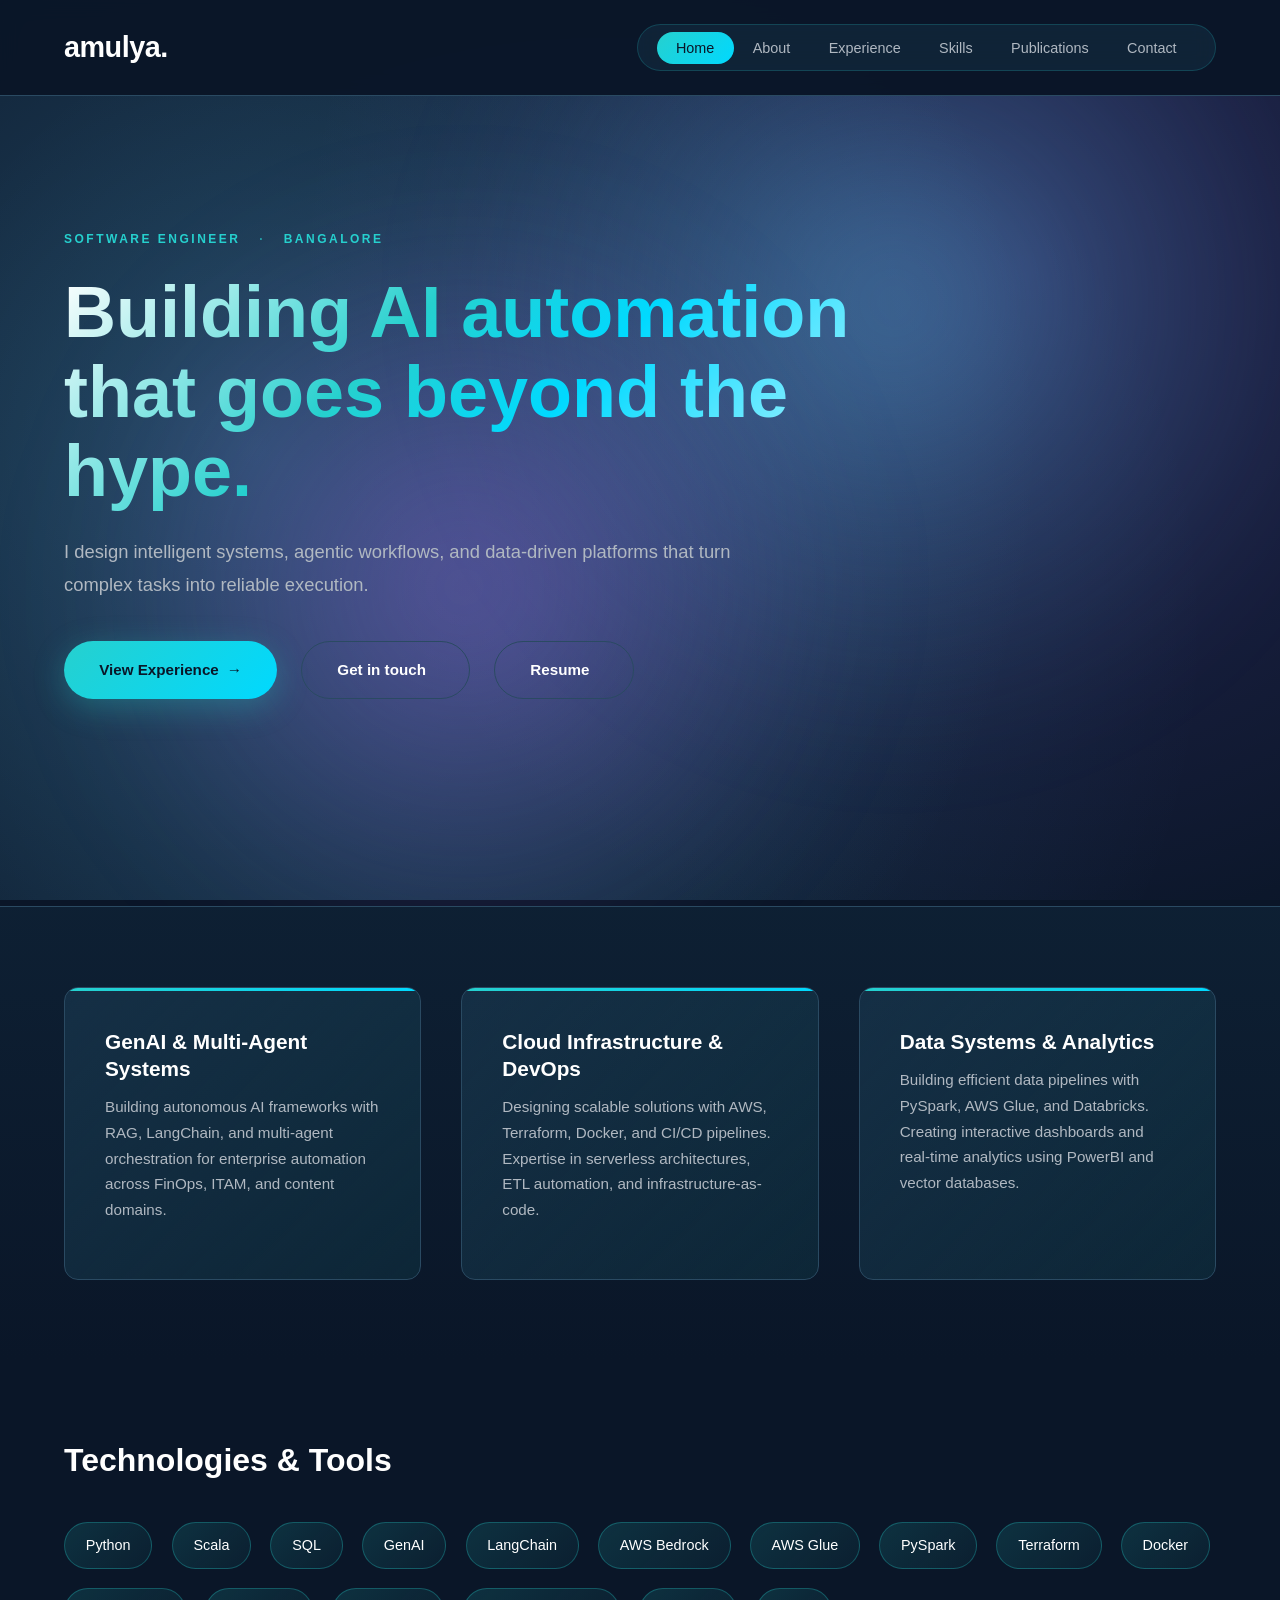
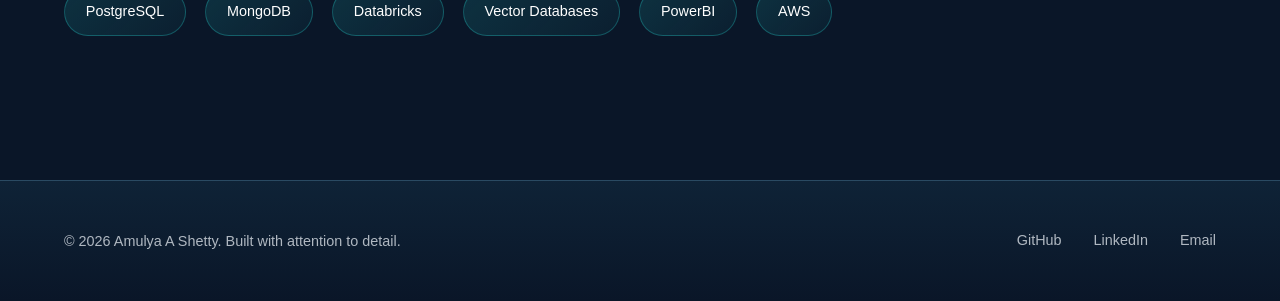
==== index.html @ 16da802b "Add files via upload" ====
<!DOCTYPE html>
<html lang="en">
<head>
    <meta charset="UTF-8">
    <meta name="viewport" content="width=device-width, initial-scale=1.0">
    <title>Amulya A Shetty - Software Engineer & AI Specialist</title>
    <link rel="stylesheet" href="assets/css/styles.css">
</head>
<body>
    <!-- Navigation -->
    <nav class="navbar">
        <div class="nav-container">
            <div class="nav-brand">amulya.</div>
            <ul class="nav-menu">
                <li><a href="index.html" class="nav-link active">Home</a></li>
                <li><a href="pages/about.html" class="nav-link">About</a></li>
                <li><a href="pages/experience.html" class="nav-link">Experience</a></li>
                <li><a href="pages/skills.html" class="nav-link">Skills</a></li>
                <li><a href="pages/publications.html" class="nav-link">Publications</a></li>
                <li><a href="pages/contact.html" class="nav-link">Contact</a></li>
            </ul>
        </div>
    </nav>

    <!-- Hero Section -->
    <section class="hero">
        <div class="hero-container">
            <div class="hero-meta">
                <span class="meta-item">SOFTWARE ENGINEER</span>
                <span class="meta-divider">·</span>
                <span class="meta-item">BANGALORE</span>
            </div>

            <h1 class="hero-title">Building AI automation that goes beyond the hype.</h1>
            
            <p class="hero-subtitle">
                I design intelligent systems, agentic workflows, and data-driven platforms that turn complex tasks into reliable execution.
            </p>

            <div class="hero-cta">
                <a href="pages/experience.html" class="btn btn-primary">View Experience</a>
                <a href="pages/contact.html" class="btn btn-secondary">Get in touch</a>
                <a href="assets/documents/resume.pdf" class="btn btn-secondary" target="_blank">Resume</a>
            </div>
        </div>
    </section>

    <!-- Highlights Section -->
    <section class="highlights">
        <div class="highlights-container">
            <div class="highlight-item">
                <h3>GenAI & Multi-Agent Systems</h3>
                <p>Building autonomous AI frameworks with RAG, LangChain, and multi-agent orchestration for enterprise automation across FinOps, ITAM, and content domains.</p>
            </div>
            <div class="highlight-item">
                <h3>Cloud Infrastructure & DevOps</h3>
                <p>Designing scalable solutions with AWS, Terraform, Docker, and CI/CD pipelines. Expertise in serverless architectures, ETL automation, and infrastructure-as-code.</p>
            </div>
            <div class="highlight-item">
                <h3>Data Systems & Analytics</h3>
                <p>Building efficient data pipelines with PySpark, AWS Glue, and Databricks. Creating interactive dashboards and real-time analytics using PowerBI and vector databases.</p>
            </div>
        </div>
    </section>

    <!-- Tech Stack Section -->
    <section class="tech-stack">
        <div class="stack-container">
            <h2>Technologies & Tools</h2>
            <div class="tech-grid">
                <span class="tech-tag">Python</span>
                <span class="tech-tag">Scala</span>
                <span class="tech-tag">SQL</span>
                <span class="tech-tag">GenAI</span>
                <span class="tech-tag">LangChain</span>
                <span class="tech-tag">AWS Bedrock</span>
                <span class="tech-tag">AWS Glue</span>
                <span class="tech-tag">PySpark</span>
                <span class="tech-tag">Terraform</span>
                <span class="tech-tag">Docker</span>
                <span class="tech-tag">PostgreSQL</span>
                <span class="tech-tag">MongoDB</span>
                <span class="tech-tag">Databricks</span>
                <span class="tech-tag">Vector Databases</span>
                <span class="tech-tag">PowerBI</span>
                <span class="tech-tag">AWS</span>
            </div>
        </div>
    </section>

    <!-- Footer -->
    <footer class="footer">
        <div class="footer-content">
            <p>&copy; 2026 Amulya A Shetty. Built with attention to detail.</p>
            <div class="footer-links">
                <a href="https://github.com/amulyaashetty" target="_blank">GitHub</a>
                <a href="https://www.linkedin.com/in/amulya-a-shetty-549b97213/" target="_blank">LinkedIn</a>
                <a href="mailto:amulyaashetty02@gmail.com">Email</a>
            </div>
        </div>
    </footer>

    <script src="assets/js/script.js"></script>
</body>
</html>
---- assets/css/styles.css ----
/* ========== VARIABLES ========== */
:root {
    --bg-primary: #0a1628;
    --bg-secondary: #0f2438;
    --bg-tertiary: #1a3a52;
    --text-primary: #ffffff;
    --text-secondary: #b0b8c1;
    --accent-primary: #26d0ce;
    --accent-secondary: #00d9ff;
    --border-color: #2a4a62;
    --transition: all 0.3s ease;
}

/* ========== GLOBAL STYLES ========== */
* {
    margin: 0;
    padding: 0;
    box-sizing: border-box;
}

html {
    scroll-behavior: smooth;
}

body {
    font-family: -apple-system, BlinkMacSystemFont, 'Segoe UI', Helvetica, Arial, sans-serif;
    line-height: 1.6;
    color: var(--text-primary);
    background-color: var(--bg-primary);
    background-image: 
        radial-gradient(circle at 20% 50%, rgba(100, 200, 255, 0.25) 0%, transparent 70%),
        radial-gradient(circle at 80% 30%, rgba(150, 100, 255, 0.2) 0%, transparent 60%),
        radial-gradient(circle at 40% 70%, rgba(100, 200, 255, 0.15) 0%, transparent 70%);
    background-attachment: fixed;
}

/* ========== TYPOGRAPHY ========== */
h1, h2, h3, h4, h5, h6 {
    font-weight: 600;
    line-height: 1.3;
    margin-bottom: 1rem;
    color: var(--text-primary);
}

h1 {
    font-size: 3.5rem;
    font-weight: 700;
    line-height: 1.1;
}

h2 {
    font-size: 2rem;
    font-weight: 700;
}

h3 {
    font-size: 1.3rem;
    font-weight: 600;
}

p {
    color: var(--text-secondary);
    margin-bottom: 1rem;
    line-height: 1.7;
}

a {
    color: var(--accent-primary);
    text-decoration: none;
    transition: var(--transition);
}

a:hover {
    color: var(--accent-secondary);
}

/* ========== NAVBAR ========== */
.navbar {
    position: sticky;
    top: 0;
    background-color: rgba(10, 22, 40, 0.95);
    backdrop-filter: blur(10px);
    border-bottom: 1px solid var(--border-color);
    z-index: 100;
}

.nav-container {
    display: flex;
    justify-content: space-between;
    align-items: center;
    padding: 1.5rem 5%;
    max-width: 1400px;
    margin: 0 auto;
}

.nav-brand {
    font-size: 1.8rem;
    font-weight: 700;
    color: var(--text-primary);
    letter-spacing: -0.5px;
}

.nav-menu {
    display: flex;
    list-style: none;
    gap: 0;
    background: rgba(26, 58, 82, 0.4);
    padding: 0.6rem 1.2rem;
    border-radius: 50px;
    border: 1px solid rgba(38, 208, 206, 0.2);
    backdrop-filter: blur(10px);
}

.nav-link {
    font-size: 0.9rem;
    color: var(--text-secondary);
    transition: var(--transition);
    position: relative;
    font-weight: 500;
    padding: 0.5rem 1.2rem;
    border-radius: 30px;
}

.nav-link:hover {
    color: var(--accent-primary);
    background-color: rgba(38, 208, 206, 0.1);
}

.nav-link.active {
    color: var(--bg-primary);
    background: linear-gradient(135deg, var(--accent-primary) 0%, var(--accent-secondary) 100%);
}

.nav-link.active::after {
    display: none;
}

/* ========== HERO SECTION ========== */
.hero {
    padding: 6rem 5% 8rem;
    position: relative;
    overflow: hidden;
    display: flex;
    align-items: center;
    min-height: 90vh;
}

.hero::before {
    content: '';
    position: absolute;
    top: -30%;
    right: -5%;
    width: 900px;
    height: 900px;
    background: radial-gradient(circle, rgba(100, 200, 255, 0.4) 0%, rgba(100, 200, 255, 0.15) 35%, transparent 70%);
    border-radius: 50%;
    pointer-events: none;
    filter: blur(60px);
}

.hero::after {
    content: '';
    position: absolute;
    bottom: -10%;
    left: 5%;
    width: 800px;
    height: 800px;
    background: radial-gradient(circle, rgba(180, 100, 255, 0.35) 0%, rgba(180, 100, 255, 0.12) 40%, transparent 70%);
    border-radius: 50%;
    pointer-events: none;
    filter: blur(60px);
}

.hero-container {
    max-width: 900px;
    position: relative;
    z-index: 1;
}

.hero-meta {
    margin-bottom: 1.5rem;
    font-size: 0.75rem;
    color: var(--accent-primary);
    text-transform: uppercase;
    letter-spacing: 2.5px;
    font-weight: 700;
}

.meta-divider {
    margin: 0 0.8rem;
    opacity: 0.7;
}

.hero-title {
    font-size: 4.5rem;
    font-weight: 700;
    margin-bottom: 1.5rem;
    line-height: 1.1;
    background: linear-gradient(135deg, #ffffff 0%, #26d0ce 35%, #00d9ff 55%, #ffffff 100%);
    -webkit-background-clip: text;
    -webkit-text-fill-color: transparent;
    background-clip: text;
}

.hero-subtitle {
    font-size: 1.15rem;
    color: var(--text-secondary);
    margin-bottom: 2.5rem;
    line-height: 1.8;
    max-width: 700px;
}

.hero-cta {
    display: flex;
    gap: 1.5rem;
    margin: 2.5rem 0;
    flex-wrap: wrap;
}

/* ========== BUTTONS ========== */
.btn {
    display: inline-flex;
    align-items: center;
    gap: 0.5rem;
    padding: 1rem 2.2rem;
    border-radius: 50px;
    font-size: 0.95rem;
    font-weight: 600;
    cursor: pointer;
    transition: var(--transition);
    border: none;
    text-decoration: none;
    white-space: nowrap;
}

.btn::after {
    content: '';
}

.btn-primary {
    background: linear-gradient(135deg, var(--accent-primary) 0%, var(--accent-secondary) 100%);
    color: var(--bg-primary);
    box-shadow: 0 8px 32px rgba(38, 208, 206, 0.3);
}

.btn-primary::after {
    content: ' →';
}

.btn-primary:hover {
    transform: translateY(-3px);
    box-shadow: 0 12px 48px rgba(38, 208, 206, 0.5);
}

.btn-secondary {
    background-color: transparent;
    color: var(--text-primary);
    border: 1.5px solid var(--border-color);
}

.btn-secondary:hover {
    border-color: var(--accent-primary);
    background-color: rgba(38, 208, 206, 0.1);
}

.btn-light {
    background-color: transparent;
    color: var(--accent-primary);
    border: 1.5px solid var(--accent-primary);
}

.btn-light:hover {
    background-color: rgba(38, 208, 206, 0.1);
}

/* ========== HIGHLIGHTS SECTION ========== */
.highlights {
    padding: 5rem 5%;
    background: linear-gradient(180deg, rgba(15, 36, 56, 0.7) 0%, rgba(10, 22, 40, 0.5) 100%);
    position: relative;
    border-top: 1px solid var(--border-color);
}

.highlights-container {
    display: grid;
    grid-template-columns: repeat(auto-fit, minmax(280px, 1fr));
    gap: 2.5rem;
    max-width: 1400px;
    margin: 0 auto;
}

.highlight-item {
    padding: 2.5rem;
    background: linear-gradient(135deg, rgba(26, 58, 82, 0.6) 0%, rgba(38, 208, 206, 0.08) 100%);
    border: 1px solid var(--border-color);
    border-radius: 14px;
    transition: var(--transition);
    position: relative;
    overflow: hidden;
}

.highlight-item::before {
    content: '';
    position: absolute;
    top: 0;
    left: 0;
    width: 100%;
    height: 3px;
    background: linear-gradient(90deg, var(--accent-primary), var(--accent-secondary));
}

.highlight-item:hover {
    border-color: var(--accent-primary);
    background: linear-gradient(135deg, rgba(38, 208, 206, 0.15) 0%, rgba(38, 208, 206, 0.05) 100%);
    transform: translateY(-6px);
    box-shadow: 0 12px 32px rgba(38, 208, 206, 0.2);
}

.highlight-item h3 {
    margin-bottom: 0.75rem;
    color: var(--text-primary);
}

.highlight-item p {
    font-size: 0.95rem;
    line-height: 1.7;
}

/* ========== TECH STACK SECTION ========== */
.tech-stack {
    padding: 5rem 5%;
}

.stack-container {
    max-width: 1400px;
    margin: 0 auto;
}

.stack-container h2 {
    margin-bottom: 2.5rem;
    color: var(--text-primary);
}

.tech-grid {
    display: flex;
    flex-wrap: wrap;
    gap: 1.2rem;
}

.tech-tag {
    background: linear-gradient(135deg, rgba(38, 208, 206, 0.15) 0%, rgba(38, 208, 206, 0.05) 100%);
    border: 1px solid rgba(38, 208, 206, 0.3);
    padding: 0.7rem 1.3rem;
    border-radius: 24px;
    font-size: 0.9rem;
    color: var(--text-primary);
    transition: var(--transition);
}

.tech-tag:hover {
    background: linear-gradient(135deg, rgba(38, 208, 206, 0.3) 0%, rgba(38, 208, 206, 0.15) 100%);
    border-color: var(--accent-primary);
    transform: translateY(-2px);
}

/* ========== CONTENT SECTIONS ========== */
.content-section {
    padding: 5rem 5%;
    max-width: 1000px;
    margin: 0 auto;
    min-height: calc(100vh - 80px);
}

.section-header {
    margin-bottom: 3rem;
}

.section-header h1 {
    margin-bottom: 0.5rem;
}

.section-header p {
    font-size: 1.1rem;
    margin-bottom: 0;
}

/* ========== ABOUT SECTION ========== */
.about-intro {
    margin-bottom: 3rem;
}

.about-intro h2 {
    margin-bottom: 1.5rem;
    color: var(--accent-primary);
}

.about-intro p {
    margin-bottom: 1.5rem;
    line-height: 1.8;
}

/* ========== EXPERIENCE/TIMELINE ========== */
.timeline {
    position: relative;
    padding-left: 3rem;
}

.timeline::before {
    content: '';
    position: absolute;
    left: 0;
    top: 0;
    bottom: 0;
    width: 2px;
    background: linear-gradient(180deg, var(--accent-primary) 0%, rgba(38, 208, 206, 0.3) 100%);
}

.experience-item {
    margin-bottom: 3rem;
    position: relative;
    padding-bottom: 2rem;
}

.experience-item::before {
    content: '';
    position: absolute;
    left: -3.5rem;
    top: 0.5rem;
    width: 16px;
    height: 16px;
    background: var(--accent-primary);
    border: 3px solid var(--bg-primary);
    border-radius: 50%;
    box-shadow: 0 0 16px rgba(38, 208, 206, 0.5);
}

.experience-header {
    margin-bottom: 1rem;
}

.experience-title {
    font-size: 1.2rem;
    font-weight: 700;
    color: var(--text-primary);
}

.experience-company {
    color: var(--accent-primary);
    font-size: 0.95rem;
    font-weight: 600;
}

.experience-dates {
    font-size: 0.85rem;
    color: var(--text-secondary);
    margin-top: 0.35rem;
}

.experience-description {
    margin-top: 1rem;
}

.experience-description ul {
    margin-left: 1.5rem;
    margin-bottom: 0;
    list-style: disc;
}

.experience-description li {
    margin-bottom: 0.75rem;
    color: var(--text-secondary);
    line-height: 1.7;
}

/* ========== SKILLS SECTION ========== */
.skills-grid {
    display: grid;
    grid-template-columns: repeat(auto-fit, minmax(260px, 1fr));
    gap: 2rem;
    margin-top: 2rem;
}

.skill-category {
    padding: 2rem;
    background: linear-gradient(135deg, rgba(26, 58, 82, 0.6) 0%, rgba(38, 208, 206, 0.08) 100%);
    border: 1px solid var(--border-color);
    border-radius: 14px;
    transition: var(--transition);
}

.skill-category:hover {
    border-color: var(--accent-primary);
    background: linear-gradient(135deg, rgba(38, 208, 206, 0.15) 0%, rgba(38, 208, 206, 0.08) 100%);
    transform: translateY(-4px);
}

.skill-category h3 {
    margin-bottom: 1.5rem;
    color: var(--accent-primary);
}

.skill-list {
    list-style: none;
}

.skill-list li {
    padding: 0.6rem 0;
    color: var(--text-secondary);
    font-size: 0.95rem;
    border-bottom: 1px solid rgba(38, 208, 206, 0.1);
}

.skill-list li:last-child {
    border-bottom: none;
}

/* ========== PUBLICATIONS SECTION ========== */
.publication-item {
    margin-bottom: 3rem;
    padding-bottom: 2.5rem;
    border-bottom: 1px solid var(--border-color);
}

.publication-item:last-child {
    border-bottom: none;
}

.publication-meta {
    display: flex;
    gap: 1rem;
    margin-bottom: 0.75rem;
    font-size: 0.8rem;
    color: var(--text-secondary);
    text-transform: uppercase;
    letter-spacing: 1px;
    font-weight: 600;
}

.publication-meta span {
    display: inline-block;
}

.publication-title {
    font-size: 1.2rem;
    font-weight: 700;
    margin-bottom: 0.75rem;
    color: var(--text-primary);
}

.publication-description {
    color: var(--text-secondary);
    line-height: 1.7;
    margin-bottom: 0.75rem;
}

/* ========== CONTACT SECTION ========== */
.contact-container {
    display: grid;
    grid-template-columns: 1fr 1fr;
    gap: 3rem;
    margin-top: 3rem;
}

.contact-form-container {
    display: flex;
    flex-direction: column;
}

.form-group {
    margin-bottom: 1.5rem;
}

.form-group label {
    display: block;
    margin-bottom: 0.6rem;
    font-weight: 600;
    color: var(--text-primary);
}

.form-group input,
.form-group textarea {
    width: 100%;
    padding: 0.9rem;
    border: 1px solid var(--border-color);
    background-color: rgba(26, 58, 82, 0.5);
    border-radius: 8px;
    font-family: inherit;
    font-size: 1rem;
    color: var(--text-primary);
    transition: var(--transition);
}

.form-group input::placeholder,
.form-group textarea::placeholder {
    color: var(--text-secondary);
}

.form-group input:focus,
.form-group textarea:focus {
    outline: none;
    border-color: var(--accent-primary);
    background-color: rgba(26, 58, 82, 0.8);
    box-shadow: 0 0 16px rgba(38, 208, 206, 0.3);
}

.contact-info {
    display: flex;
    flex-direction: column;
    gap: 1.5rem;
}

.info-card {
    padding: 1.5rem;
    background: linear-gradient(135deg, rgba(26, 58, 82, 0.8) 0%, rgba(38, 208, 206, 0.05) 100%);
    border: 1px solid var(--border-color);
    border-radius: 12px;
    transition: var(--transition);
}

.info-card:hover {
    border-color: var(--accent-primary);
    background: linear-gradient(135deg, rgba(38, 208, 206, 0.15) 0%, rgba(38, 208, 206, 0.08) 100%);
}

.info-card h3 {
    margin-bottom: 0.6rem;
    color: var(--accent-primary);
}

.info-card p {
    margin-bottom: 0;
    font-size: 0.95rem;
}

/* ========== RESPONSIVE ========== */
@media (max-width: 768px) {
    .contact-container {
        grid-template-columns: 1fr;
    }

    .nav-menu {
        flex-direction: column;
        gap: 0.3rem;
    }

    h1 {
        font-size: 2rem;
    }

    .hero-title {
        font-size: 2.5rem;
    }

    .hero-cta {
        flex-direction: column;
    }

    .btn {
        justify-content: center;
    }

    .hero {
        padding: 3rem 5% 4rem;
        min-height: auto;
    }

    .skills-grid {
        grid-template-columns: 1fr;
    }
}

/* ========== FOOTER ========== */
.footer {
    background: linear-gradient(180deg, rgba(15, 36, 56, 0.9) 0%, rgba(10, 22, 40, 0.95) 100%);
    padding: 3rem 5%;
    border-top: 1px solid var(--border-color);
    margin-top: 4rem;
}

.footer-content {
    max-width: 1400px;
    margin: 0 auto;
    display: flex;
    justify-content: space-between;
    align-items: center;
    flex-wrap: wrap;
    gap: 2rem;
}

.footer-content p {
    margin-bottom: 0;
    font-size: 0.9rem;
    color: var(--text-secondary);
}

.footer-links {
    display: flex;
    gap: 2rem;
}

.footer-links a {
    color: var(--text-secondary);
    transition: var(--transition);
    font-size: 0.9rem;
}

.footer-links a:hover {
    color: var(--accent-primary);
}

@media (max-width: 768px) {
    .footer-content {
        flex-direction: column;
        text-align: center;
    }

    .footer-links {
        justify-content: center;
    }
}
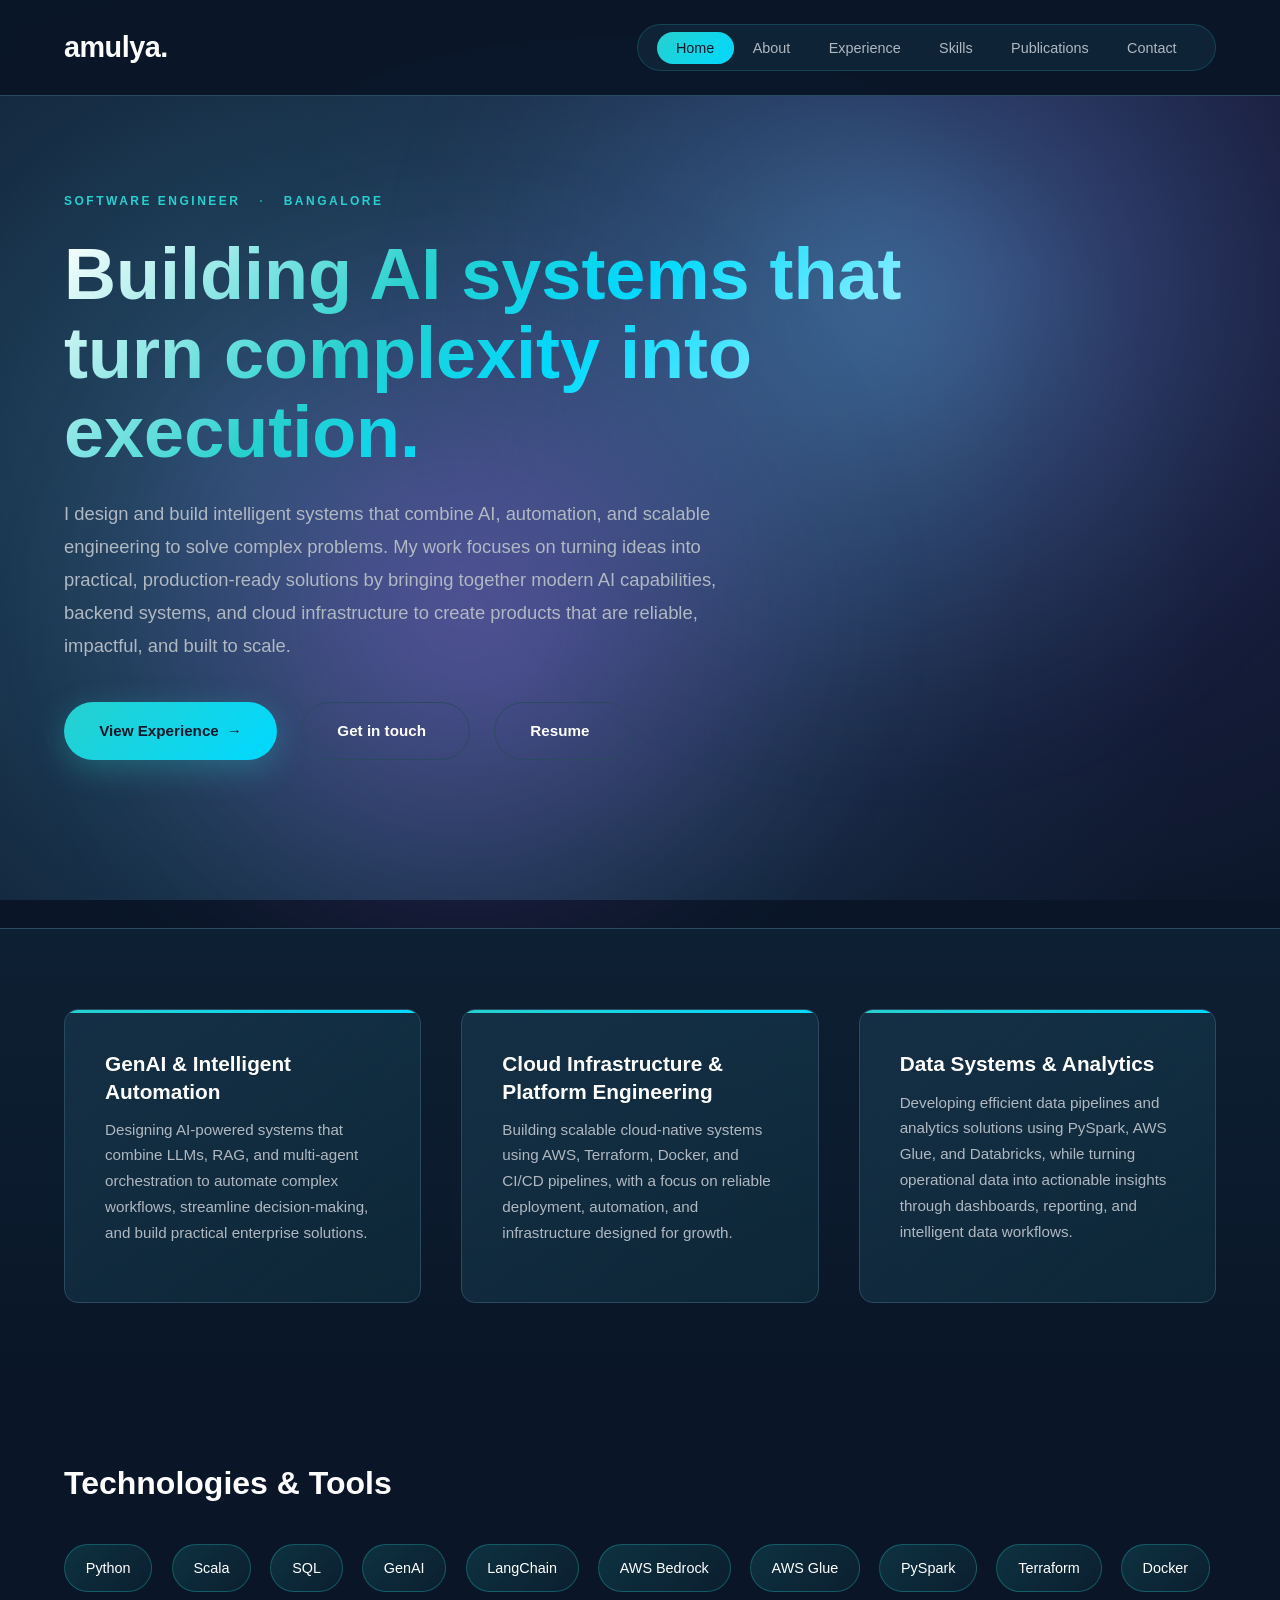
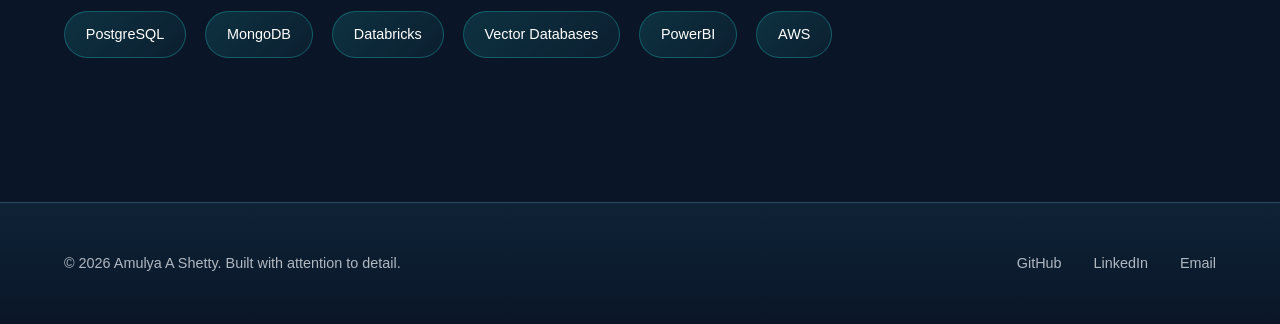
==== commit f8cd1293: "Update index.html" ====
--- a/index.html
+++ b/index.html
@@ -31,10 +31,10 @@
                 <span class="meta-item">BANGALORE</span>
             </div>
 
-            <h1 class="hero-title">Building AI automation that goes beyond the hype.</h1>
+            <h1 class="hero-title">Building AI systems that turn complexity into execution.</h1>
             
             <p class="hero-subtitle">
-                I design intelligent systems, agentic workflows, and data-driven platforms that turn complex tasks into reliable execution.
+                I design and build intelligent systems that combine AI, automation, and scalable engineering to solve complex problems. My work focuses on turning ideas into practical, production-ready solutions by bringing together modern AI capabilities, backend systems, and cloud infrastructure to create products that are reliable, impactful, and built to scale.
             </p>
 
             <div class="hero-cta">
@@ -49,16 +49,16 @@
     <section class="highlights">
         <div class="highlights-container">
             <div class="highlight-item">
-                <h3>GenAI & Multi-Agent Systems</h3>
-                <p>Building autonomous AI frameworks with RAG, LangChain, and multi-agent orchestration for enterprise automation across FinOps, ITAM, and content domains.</p>
+                <h3>GenAI & Intelligent Automation</h3>
+                <p>Designing AI-powered systems that combine LLMs, RAG, and multi-agent orchestration to automate complex workflows, streamline decision-making, and build practical enterprise solutions.</p>
             </div>
             <div class="highlight-item">
-                <h3>Cloud Infrastructure & DevOps</h3>
-                <p>Designing scalable solutions with AWS, Terraform, Docker, and CI/CD pipelines. Expertise in serverless architectures, ETL automation, and infrastructure-as-code.</p>
+                <h3>Cloud Infrastructure & Platform Engineering</h3>
+                <p>Building scalable cloud-native systems using AWS, Terraform, Docker, and CI/CD pipelines, with a focus on reliable deployment, automation, and infrastructure designed for growth.</p>
             </div>
             <div class="highlight-item">
                 <h3>Data Systems & Analytics</h3>
-                <p>Building efficient data pipelines with PySpark, AWS Glue, and Databricks. Creating interactive dashboards and real-time analytics using PowerBI and vector databases.</p>
+                <p>Developing efficient data pipelines and analytics solutions using PySpark, AWS Glue, and Databricks, while turning operational data into actionable insights through dashboards, reporting, and intelligent data workflows.</p>
             </div>
         </div>
     </section>
